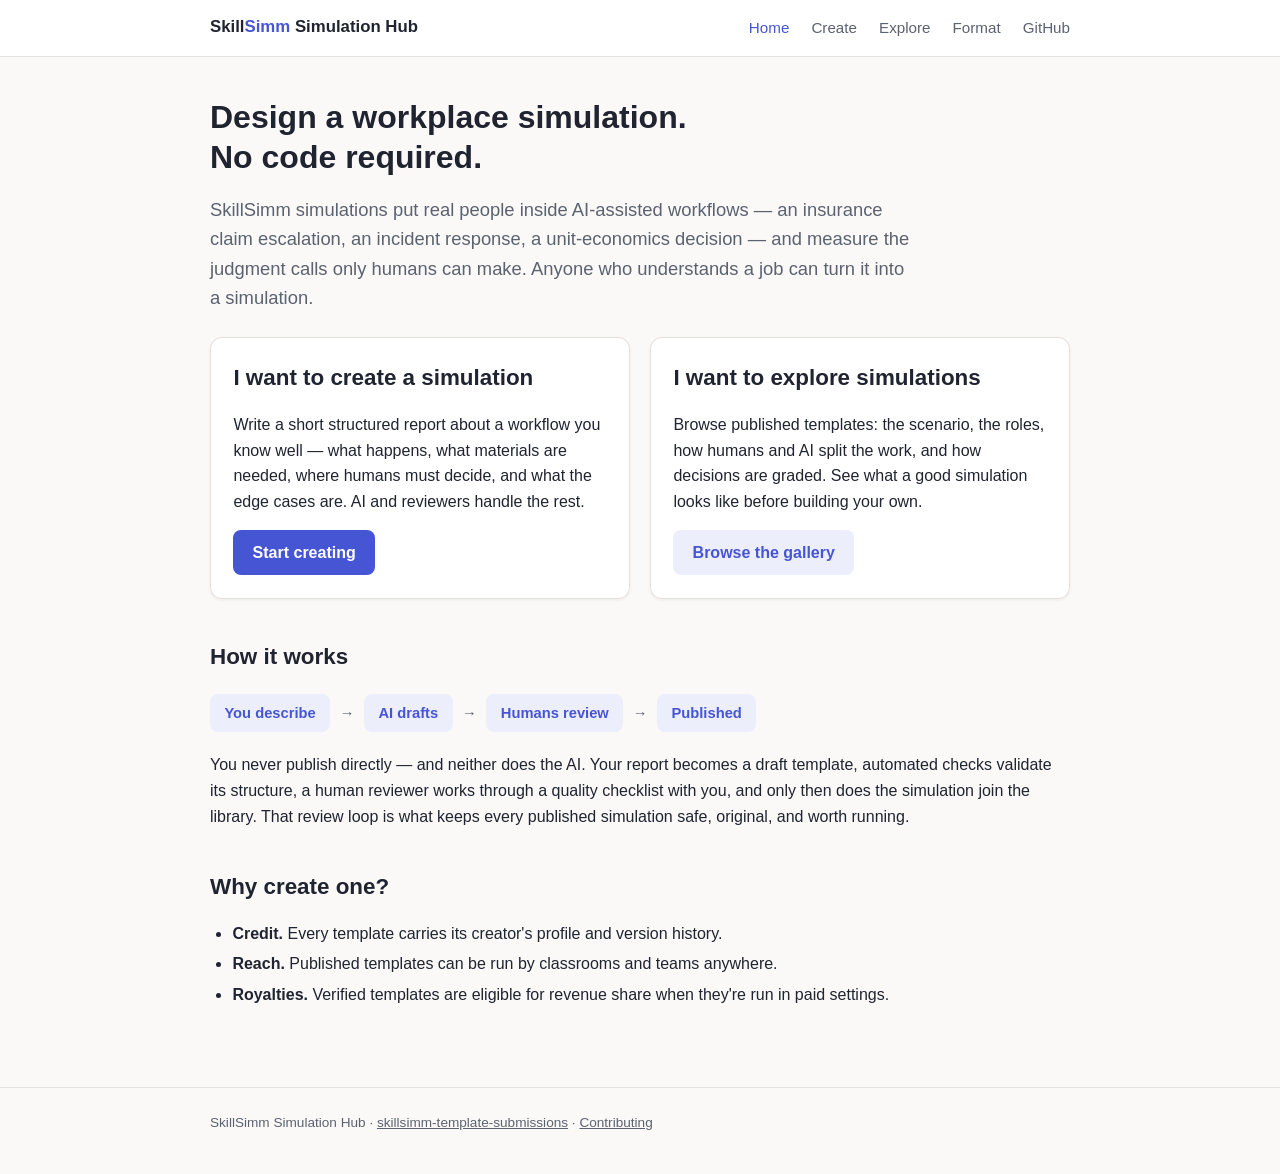
==== docs/index.html @ a235e556 "Add Simulation Hub GitHub Pages site (docs/) Landing, no-code creator guide (structured report), cur" ====
<!DOCTYPE html>
<html lang="en">
<head>
  <meta charset="utf-8">
  <meta name="viewport" content="width=device-width, initial-scale=1">
  <title>SkillSimm Simulation Hub</title>
  <meta name="description" content="Design a workplace simulation. No code required. Create, share, and explore SkillSimm simulation templates.">
  <link rel="icon" href="data:image/svg+xml,<svg xmlns=%22http://www.w3.org/2000/svg%22 viewBox=%220 0 100 100%22><text y=%22.9em%22 font-size=%2290%22>🧩</text></svg>">
  <link rel="stylesheet" href="assets/style.css">
</head>
<body>
  <header class="site">
    <div class="wrap">
      <a class="brand" href="index.html">Skill<span>Simm</span> Simulation Hub</a>
      <nav class="site">
        <a href="index.html" aria-current="page">Home</a>
        <a href="create.html">Create</a>
        <a href="explore.html">Explore</a>
        <a href="format.html">Format</a>
        <a href="https://github.com/SkillSimm/skillsimm-template-submissions">GitHub</a>
      </nav>
    </div>
  </header>

  <main>
    <div class="wrap">
      <h1>Design a workplace simulation.<br>No code required.</h1>
      <p class="lede">
        SkillSimm simulations put real people inside AI-assisted workflows —
        an insurance claim escalation, an incident response, a unit-economics
        decision — and measure the judgment calls only humans can make.
        Anyone who understands a job can turn it into a simulation.
      </p>

      <div class="card-grid">
        <div class="card">
          <h2>I want to create a simulation</h2>
          <p>
            Write a short structured report about a workflow you know well —
            what happens, what materials are needed, where humans must decide,
            and what the edge cases are. AI and reviewers handle the rest.
          </p>
          <a class="btn" href="create.html">Start creating</a>
        </div>
        <div class="card">
          <h2>I want to explore simulations</h2>
          <p>
            Browse published templates: the scenario, the roles, how humans and
            AI split the work, and how decisions are graded. See what a good
            simulation looks like before building your own.
          </p>
          <a class="btn secondary" href="explore.html">Browse the gallery</a>
        </div>
      </div>

      <h2>How it works</h2>
      <ul class="pipeline">
        <li>You describe</li>
        <li class="arrow">→</li>
        <li>AI drafts</li>
        <li class="arrow">→</li>
        <li>Humans review</li>
        <li class="arrow">→</li>
        <li>Published</li>
      </ul>
      <p>
        You never publish directly — and neither does the AI. Your report becomes a
        draft template, automated checks validate its structure, a human reviewer
        works through a quality checklist with you, and only then does the
        simulation join the library. That review loop is what keeps every
        published simulation safe, original, and worth running.
      </p>

      <h2>Why create one?</h2>
      <ul>
        <li><strong>Credit.</strong> Every template carries its creator's profile and version history.</li>
        <li><strong>Reach.</strong> Published templates can be run by classrooms and teams anywhere.</li>
        <li><strong>Royalties.</strong> Verified templates are eligible for revenue share when they're run in paid settings.</li>
      </ul>
    </div>
  </main>

  <footer class="site">
    <div class="wrap">
      SkillSimm Simulation Hub ·
      <a href="https://github.com/SkillSimm/skillsimm-template-submissions">skillsimm-template-submissions</a> ·
      <a href="https://github.com/SkillSimm/skillsimm-template-submissions/blob/main/CONTRIBUTING.md">Contributing</a>
    </div>
  </footer>
</body>
</html>
---- docs/assets/style.css ----
/* SkillSimm Simulation Hub — shared styles */

:root {
  --bg: #faf9f7;
  --surface: #ffffff;
  --text: #1f2430;
  --text-muted: #5b6270;
  --accent: #4655d4;
  --accent-soft: #eceefc;
  --border: #e3e1dc;
  --code-bg: #f1f0ec;
  --badge-community-bg: #fdf3e0;
  --badge-community-text: #8a5a11;
  --badge-verified-bg: #e4f4e8;
  --badge-verified-text: #1d6b37;
  --shadow: 0 1px 3px rgba(30, 34, 48, 0.07);
}

@media (prefers-color-scheme: dark) {
  :root {
    --bg: #16181e;
    --surface: #1e212a;
    --text: #e8e9ec;
    --text-muted: #a0a5b1;
    --accent: #8b96f0;
    --accent-soft: #272c45;
    --border: #32363f;
    --code-bg: #262933;
    --badge-community-bg: #3a3020;
    --badge-community-text: #e4b566;
    --badge-verified-bg: #1f3527;
    --badge-verified-text: #7fce97;
    --shadow: 0 1px 3px rgba(0, 0, 0, 0.35);
  }
}

* { box-sizing: border-box; }

body {
  margin: 0;
  background: var(--bg);
  color: var(--text);
  font-family: -apple-system, BlinkMacSystemFont, "Segoe UI", Roboto,
    "Helvetica Neue", Arial, sans-serif;
  line-height: 1.6;
  font-size: 16px;
}

/* ---------- layout ---------- */

.wrap {
  max-width: 900px;
  margin: 0 auto;
  padding: 0 1.25rem;
}

header.site {
  border-bottom: 1px solid var(--border);
  background: var(--surface);
}

header.site .wrap {
  display: flex;
  align-items: center;
  justify-content: space-between;
  flex-wrap: wrap;
  gap: 0.5rem;
  padding-top: 0.9rem;
  padding-bottom: 0.9rem;
}

.brand {
  font-weight: 700;
  font-size: 1.05rem;
  color: var(--text);
  text-decoration: none;
}

.brand span { color: var(--accent); }

nav.site a {
  color: var(--text-muted);
  text-decoration: none;
  margin-left: 1.1rem;
  font-size: 0.95rem;
}

nav.site a:hover, nav.site a[aria-current="page"] {
  color: var(--accent);
}

main { padding: 2.5rem 0 4rem; }

footer.site {
  border-top: 1px solid var(--border);
  color: var(--text-muted);
  font-size: 0.85rem;
  padding: 1.5rem 0 2.5rem;
}

footer.site a { color: var(--text-muted); }

/* ---------- typography ---------- */

h1 { font-size: 2rem; line-height: 1.25; margin: 0 0 0.75rem; }
h2 { font-size: 1.4rem; margin: 2.5rem 0 0.75rem; }
h3 { font-size: 1.1rem; margin: 1.75rem 0 0.5rem; }

p.lede {
  font-size: 1.15rem;
  color: var(--text-muted);
  max-width: 44rem;
}

a { color: var(--accent); }

ul, ol { padding-left: 1.4rem; }
li { margin: 0.3rem 0; }

/* ---------- components ---------- */

.btn {
  display: inline-block;
  background: var(--accent);
  color: #fff;
  padding: 0.6rem 1.2rem;
  border-radius: 8px;
  text-decoration: none;
  font-weight: 600;
  border: none;
  font-size: 1rem;
  cursor: pointer;
}

.btn.secondary {
  background: var(--accent-soft);
  color: var(--accent);
}

.btn:hover { filter: brightness(1.08); }

.card-grid {
  display: grid;
  grid-template-columns: repeat(auto-fit, minmax(260px, 1fr));
  gap: 1.25rem;
  margin: 1.5rem 0;
}

.card {
  background: var(--surface);
  border: 1px solid var(--border);
  border-radius: 12px;
  padding: 1.4rem;
  box-shadow: var(--shadow);
}

.card h2, .card h3 { margin-top: 0; }

.badge {
  display: inline-block;
  font-size: 0.75rem;
  font-weight: 600;
  padding: 0.15rem 0.6rem;
  border-radius: 999px;
  vertical-align: middle;
}

.badge.community { background: var(--badge-community-bg); color: var(--badge-community-text); }
.badge.verified  { background: var(--badge-verified-bg);  color: var(--badge-verified-text); }

.meta {
  color: var(--text-muted);
  font-size: 0.88rem;
  margin: 0.4rem 0;
}

.meta strong { color: var(--text); font-weight: 600; }

/* pipeline strip on the landing page */
.pipeline {
  display: flex;
  flex-wrap: wrap;
  gap: 0.6rem;
  align-items: center;
  margin: 1.25rem 0;
  padding: 0;
  list-style: none;
}

.pipeline li {
  background: var(--accent-soft);
  color: var(--accent);
  border-radius: 8px;
  padding: 0.45rem 0.9rem;
  font-weight: 600;
  font-size: 0.92rem;
  margin: 0;
}

.pipeline li::after {
  content: "";
}

.pipeline .arrow {
  background: none;
  color: var(--text-muted);
  padding: 0;
  font-weight: 400;
}

/* code + pre */
code {
  background: var(--code-bg);
  border-radius: 4px;
  padding: 0.1rem 0.35rem;
  font-size: 0.88em;
  font-family: ui-monospace, SFMono-Regular, Menlo, Consolas, monospace;
}

pre {
  background: var(--code-bg);
  border: 1px solid var(--border);
  border-radius: 8px;
  padding: 1rem;
  overflow-x: auto;
  line-height: 1.5;
}

pre code { background: none; padding: 0; font-size: 0.85rem; }

/* copy-block: pre with a copy button */
.copy-block { position: relative; }

.copy-block button.copy {
  position: absolute;
  top: 0.5rem;
  right: 0.5rem;
  font-size: 0.78rem;
  padding: 0.25rem 0.7rem;
  border-radius: 6px;
  border: 1px solid var(--border);
  background: var(--surface);
  color: var(--text-muted);
  cursor: pointer;
}

.copy-block button.copy:hover { color: var(--accent); border-color: var(--accent); }

/* tables */
.table-scroll { overflow-x: auto; }

table {
  border-collapse: collapse;
  width: 100%;
  margin: 1rem 0;
  font-size: 0.92rem;
}

th, td {
  text-align: left;
  padding: 0.55rem 0.8rem;
  border-bottom: 1px solid var(--border);
  vertical-align: top;
}

th { color: var(--text-muted); font-weight: 600; }

/* example / callout boxes */
.example {
  background: var(--surface);
  border-left: 4px solid var(--accent);
  border-radius: 0 8px 8px 0;
  padding: 0.9rem 1.1rem;
  margin: 1rem 0;
  box-shadow: var(--shadow);
}

.example .label {
  font-size: 0.78rem;
  font-weight: 700;
  letter-spacing: 0.04em;
  text-transform: uppercase;
  color: var(--accent);
  display: block;
  margin-bottom: 0.35rem;
}

.callout {
  background: var(--accent-soft);
  border-radius: 8px;
  padding: 0.9rem 1.1rem;
  margin: 1rem 0;
}

/* numbered step sections on create.html */
.stepnum {
  display: inline-flex;
  align-items: center;
  justify-content: center;
  width: 1.7rem;
  height: 1.7rem;
  border-radius: 50%;
  background: var(--accent);
  color: #fff;
  font-size: 0.95rem;
  font-weight: 700;
  margin-right: 0.55rem;
}

img { max-width: 100%; }
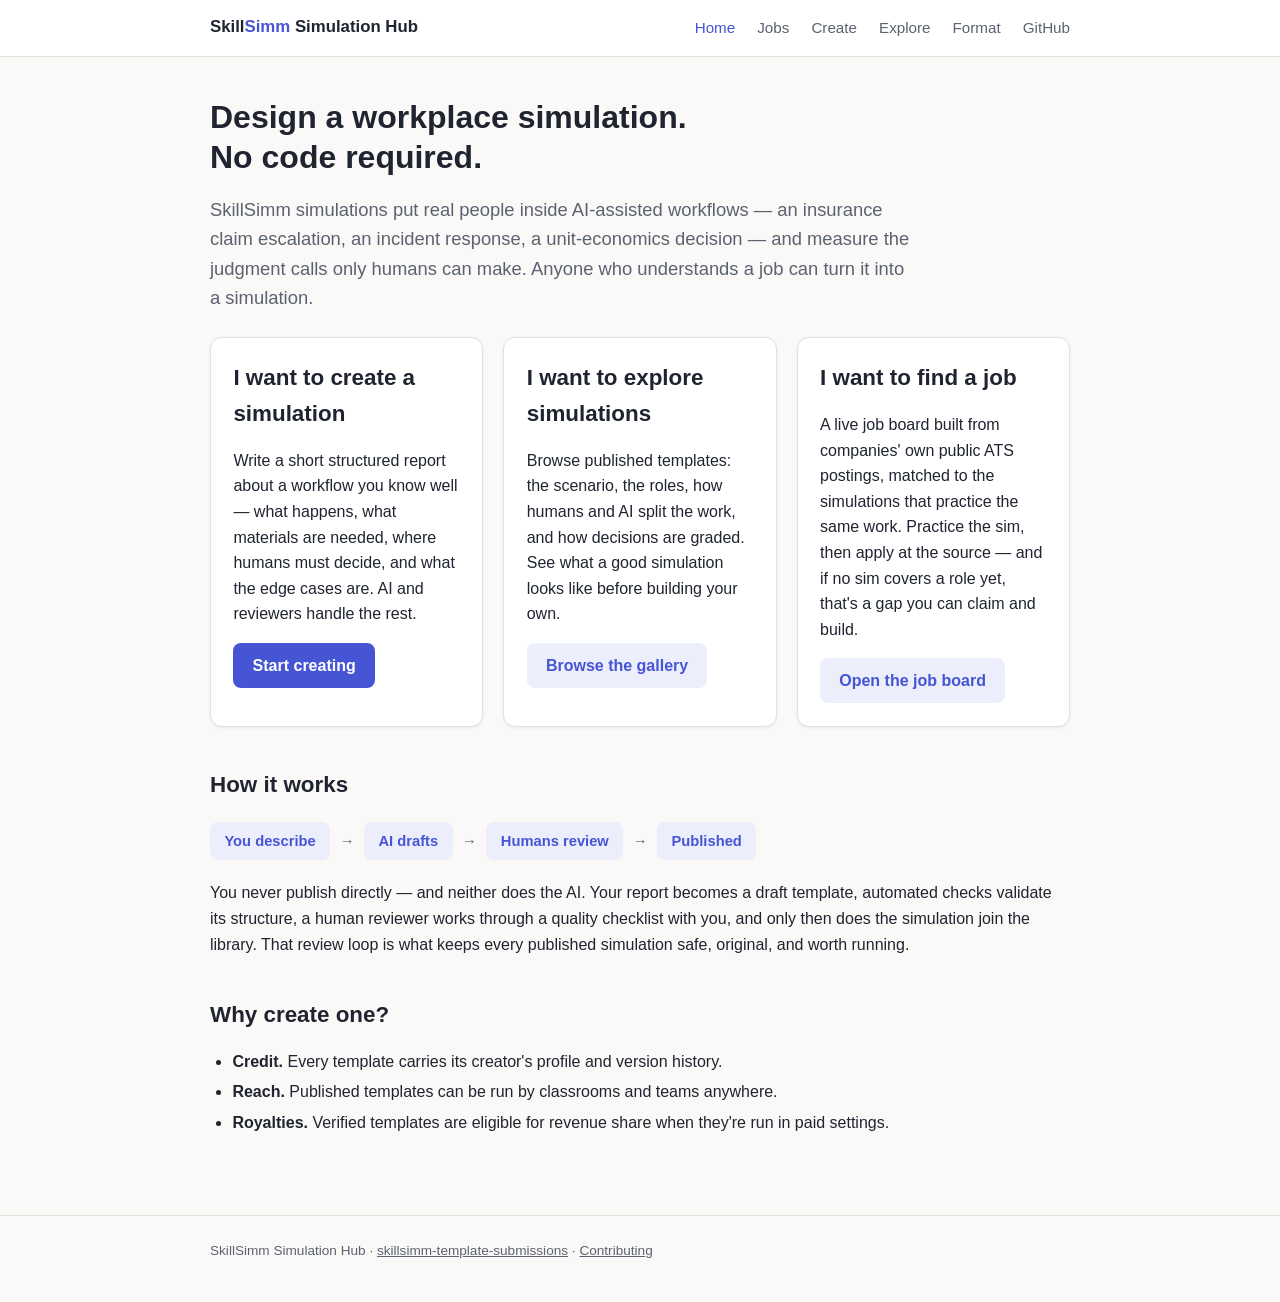
==== commit bfb8357f: "update index page" ====
--- a/docs/index.html
+++ b/docs/index.html
@@ -14,6 +14,7 @@
       <a class="brand" href="index.html">Skill<span>Simm</span> Simulation Hub</a>
       <nav class="site">
         <a href="index.html" aria-current="page">Home</a>
+        <a href="jobs.html">Jobs</a>
         <a href="create.html">Create</a>
         <a href="explore.html">Explore</a>
         <a href="format.html">Format</a>
@@ -50,6 +51,16 @@
             simulation looks like before building your own.
           </p>
           <a class="btn secondary" href="explore.html">Browse the gallery</a>
+        </div>
+        <div class="card">
+          <h2>I want to find a job</h2>
+          <p>
+            A live job board built from companies' own public ATS postings,
+            matched to the simulations that practice the same work. Practice
+            the sim, then apply at the source — and if no sim covers a role
+            yet, that's a gap you can claim and build.
+          </p>
+          <a class="btn secondary" href="jobs.html">Open the job board</a>
         </div>
       </div>
 
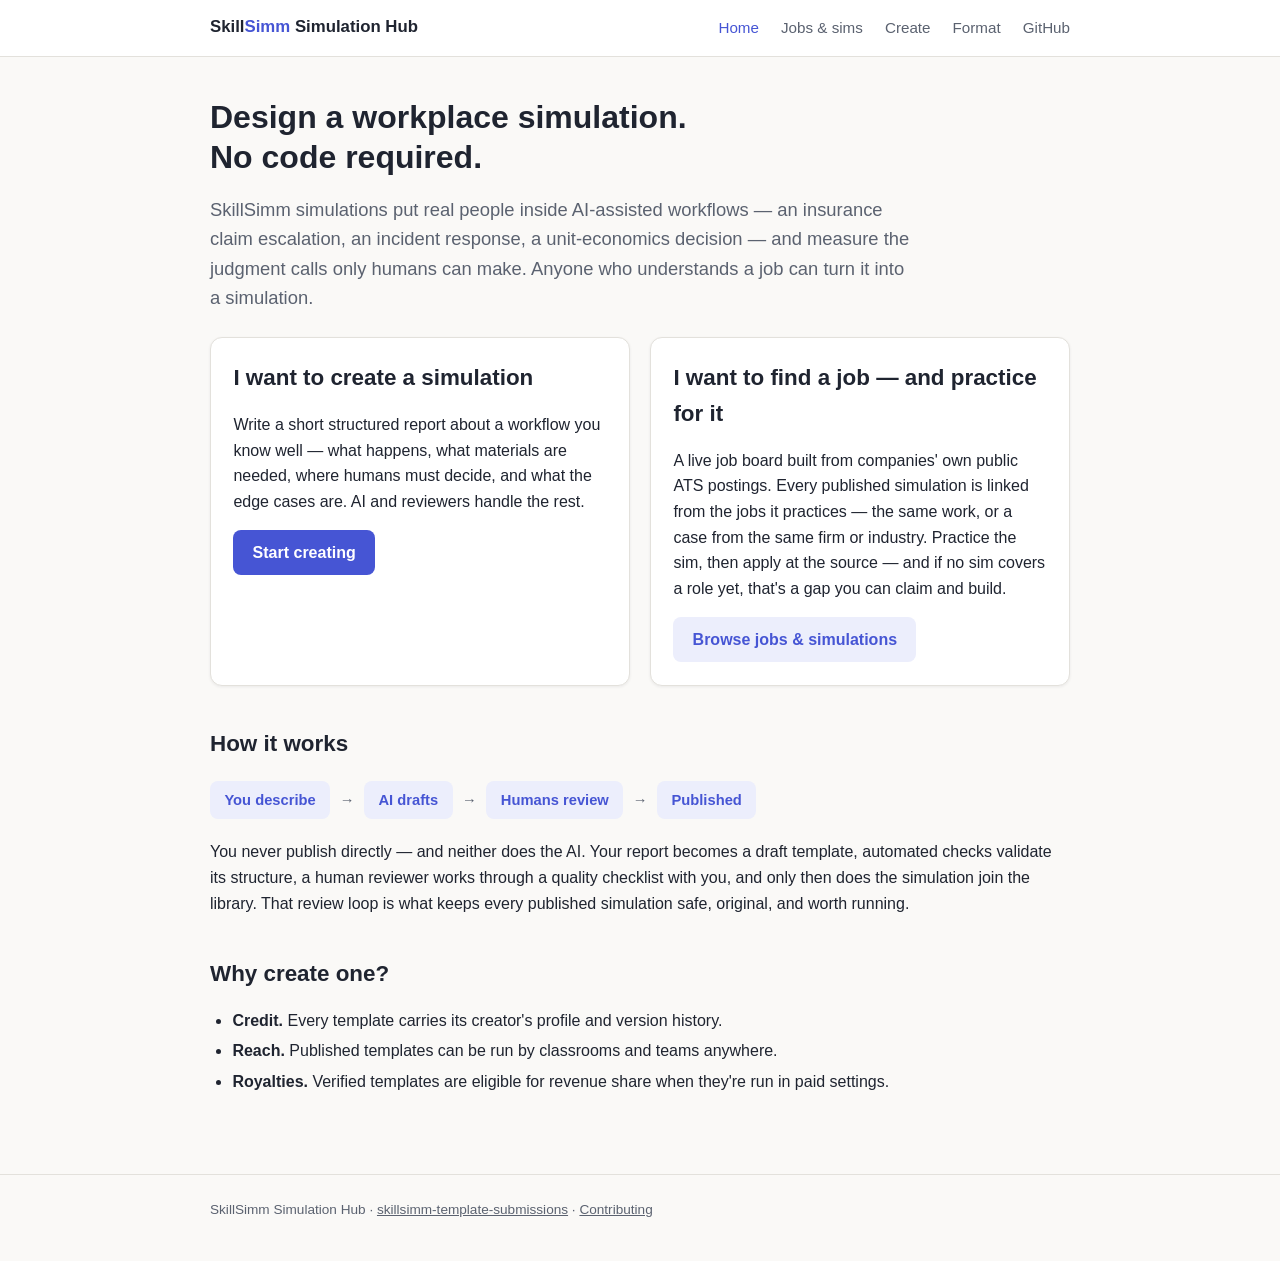
==== commit 52fe7aa9: "update" ====
--- a/docs/index.html
+++ b/docs/index.html
@@ -14,9 +14,8 @@
       <a class="brand" href="index.html">Skill<span>Simm</span> Simulation Hub</a>
       <nav class="site">
         <a href="index.html" aria-current="page">Home</a>
-        <a href="jobs.html">Jobs</a>
+        <a href="jobs.html">Jobs &amp; sims</a>
         <a href="create.html">Create</a>
-        <a href="explore.html">Explore</a>
         <a href="format.html">Format</a>
         <a href="https://github.com/SkillSimm/skillsimm-template-submissions">GitHub</a>
       </nav>
@@ -44,23 +43,15 @@
           <a class="btn" href="create.html">Start creating</a>
         </div>
         <div class="card">
-          <h2>I want to explore simulations</h2>
+          <h2>I want to find a job — and practice for it</h2>
           <p>
-            Browse published templates: the scenario, the roles, how humans and
-            AI split the work, and how decisions are graded. See what a good
-            simulation looks like before building your own.
-          </p>
-          <a class="btn secondary" href="explore.html">Browse the gallery</a>
-        </div>
-        <div class="card">
-          <h2>I want to find a job</h2>
-          <p>
-            A live job board built from companies' own public ATS postings,
-            matched to the simulations that practice the same work. Practice
+            A live job board built from companies' own public ATS postings.
+            Every published simulation is linked from the jobs it practices —
+            the same work, or a case from the same firm or industry. Practice
             the sim, then apply at the source — and if no sim covers a role
             yet, that's a gap you can claim and build.
           </p>
-          <a class="btn secondary" href="jobs.html">Open the job board</a>
+          <a class="btn secondary" href="jobs.html">Browse jobs &amp; simulations</a>
         </div>
       </div>
 
--- a/docs/assets/style.css
+++ b/docs/assets/style.css
@@ -308,3 +308,21 @@
 }
 
 img { max-width: 100%; }
+
+/* Embedded pages use the landing page's light palette even in dark mode. */
+html.embedded { color-scheme: light; --bg: #faf8f4; --surface: #fff;
+  --text: #1f2430; --text-muted: #5b6270; --accent: #4655d4;
+  --accent-soft: #eceefc; --border: #e3e1dc; --code-bg: #f1f0ec; }
+.embedded header.site, .embedded footer.site { display: none; }
+.embedded main { padding: 1.5rem 0; }
+.embedded .wrap { max-width: 1280px; }
+a:focus-visible, button:focus-visible, input:focus-visible, select:focus-visible {
+  outline: 3px solid var(--accent); outline-offset: 3px;
+}
+.card-grid { grid-template-columns: repeat(auto-fit, minmax(min(260px, 100%), 1fr)); }
+.sim-match { margin-bottom: .7rem; }
+.sim-match small { display: block; min-width: 150px; }
+@media (max-width: 600px) {
+  .jobs-controls input, .jobs-controls select { max-width: 100%; }
+  table.jobs { min-width: 650px; }
+}
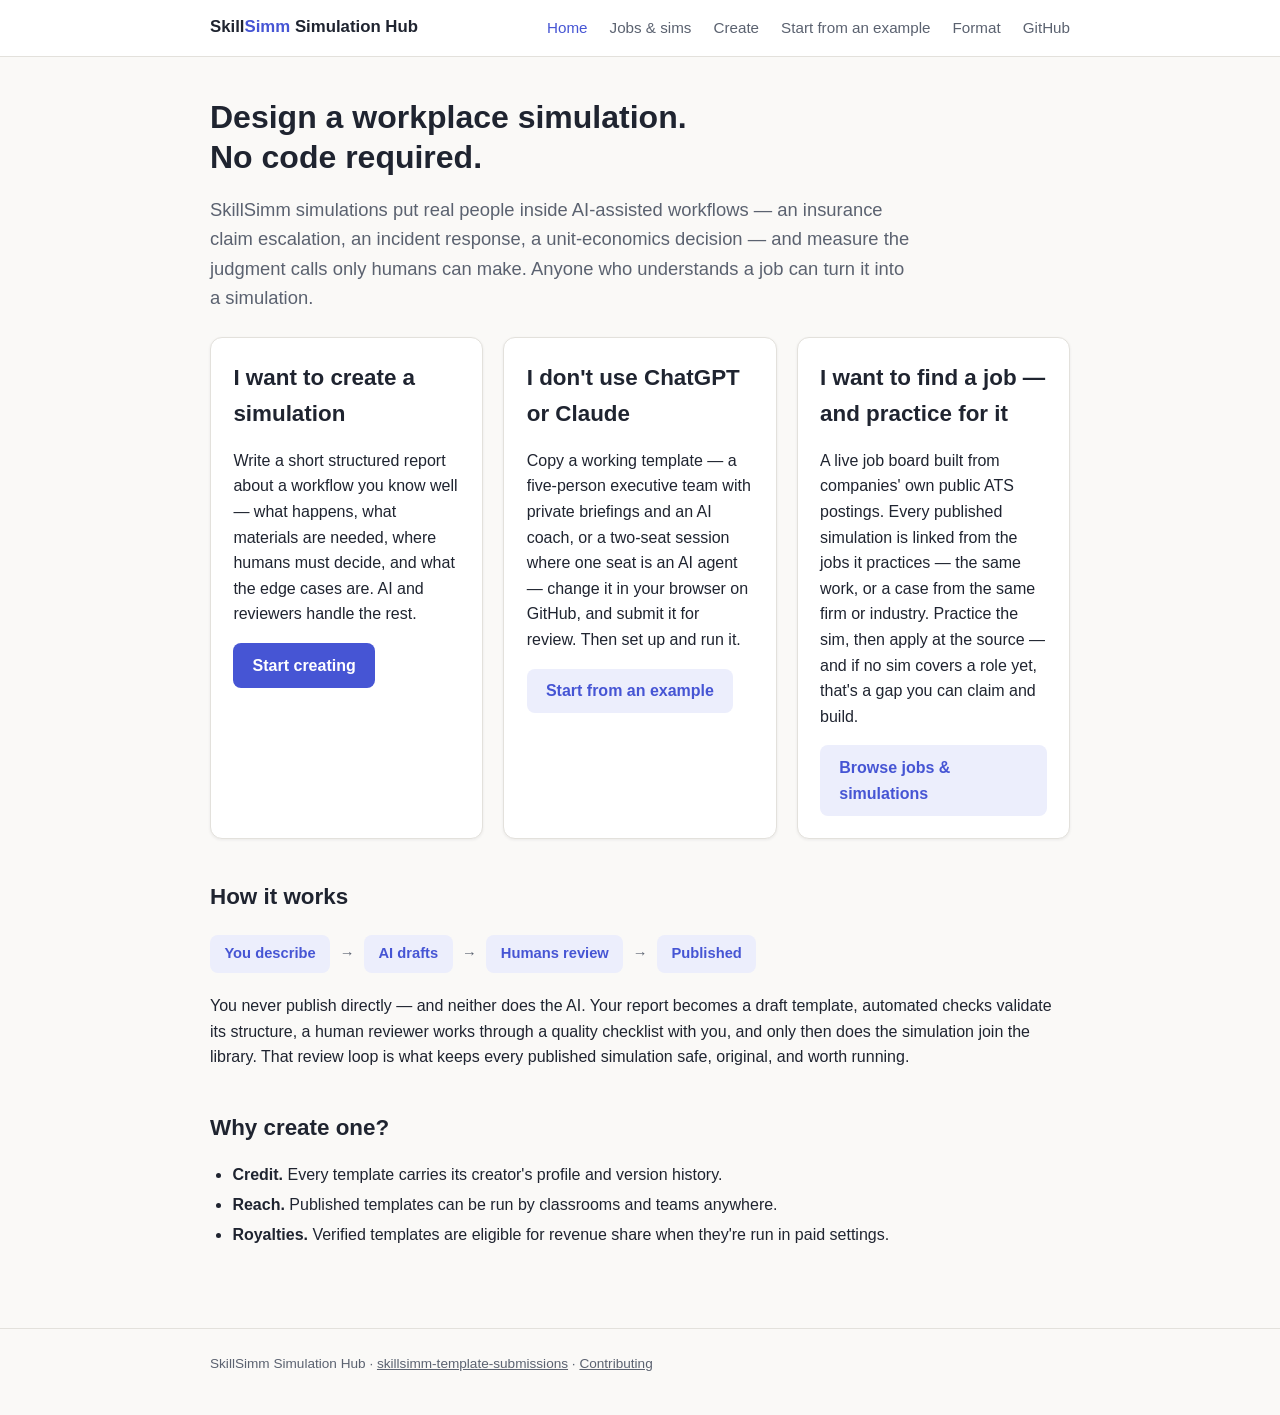
==== commit b96cedf0: "added" ====
--- a/docs/index.html
+++ b/docs/index.html
@@ -16,6 +16,7 @@
         <a href="index.html" aria-current="page">Home</a>
         <a href="jobs.html">Jobs &amp; sims</a>
         <a href="create.html">Create</a>
+        <a href="edit.html">Start from an example</a>
         <a href="format.html">Format</a>
         <a href="https://github.com/SkillSimm/skillsimm-template-submissions">GitHub</a>
       </nav>
@@ -41,6 +42,16 @@
             and what the edge cases are. AI and reviewers handle the rest.
           </p>
           <a class="btn" href="create.html">Start creating</a>
+        </div>
+        <div class="card">
+          <h2>I don't use ChatGPT or Claude</h2>
+          <p>
+            Copy a working template — a five-person executive team with
+            private briefings and an AI coach, or a two-seat session where one
+            seat is an AI agent — change it in your browser on GitHub, and
+            submit it for review. Then set up and run it.
+          </p>
+          <a class="btn secondary" href="edit.html">Start from an example</a>
         </div>
         <div class="card">
           <h2>I want to find a job — and practice for it</h2>
